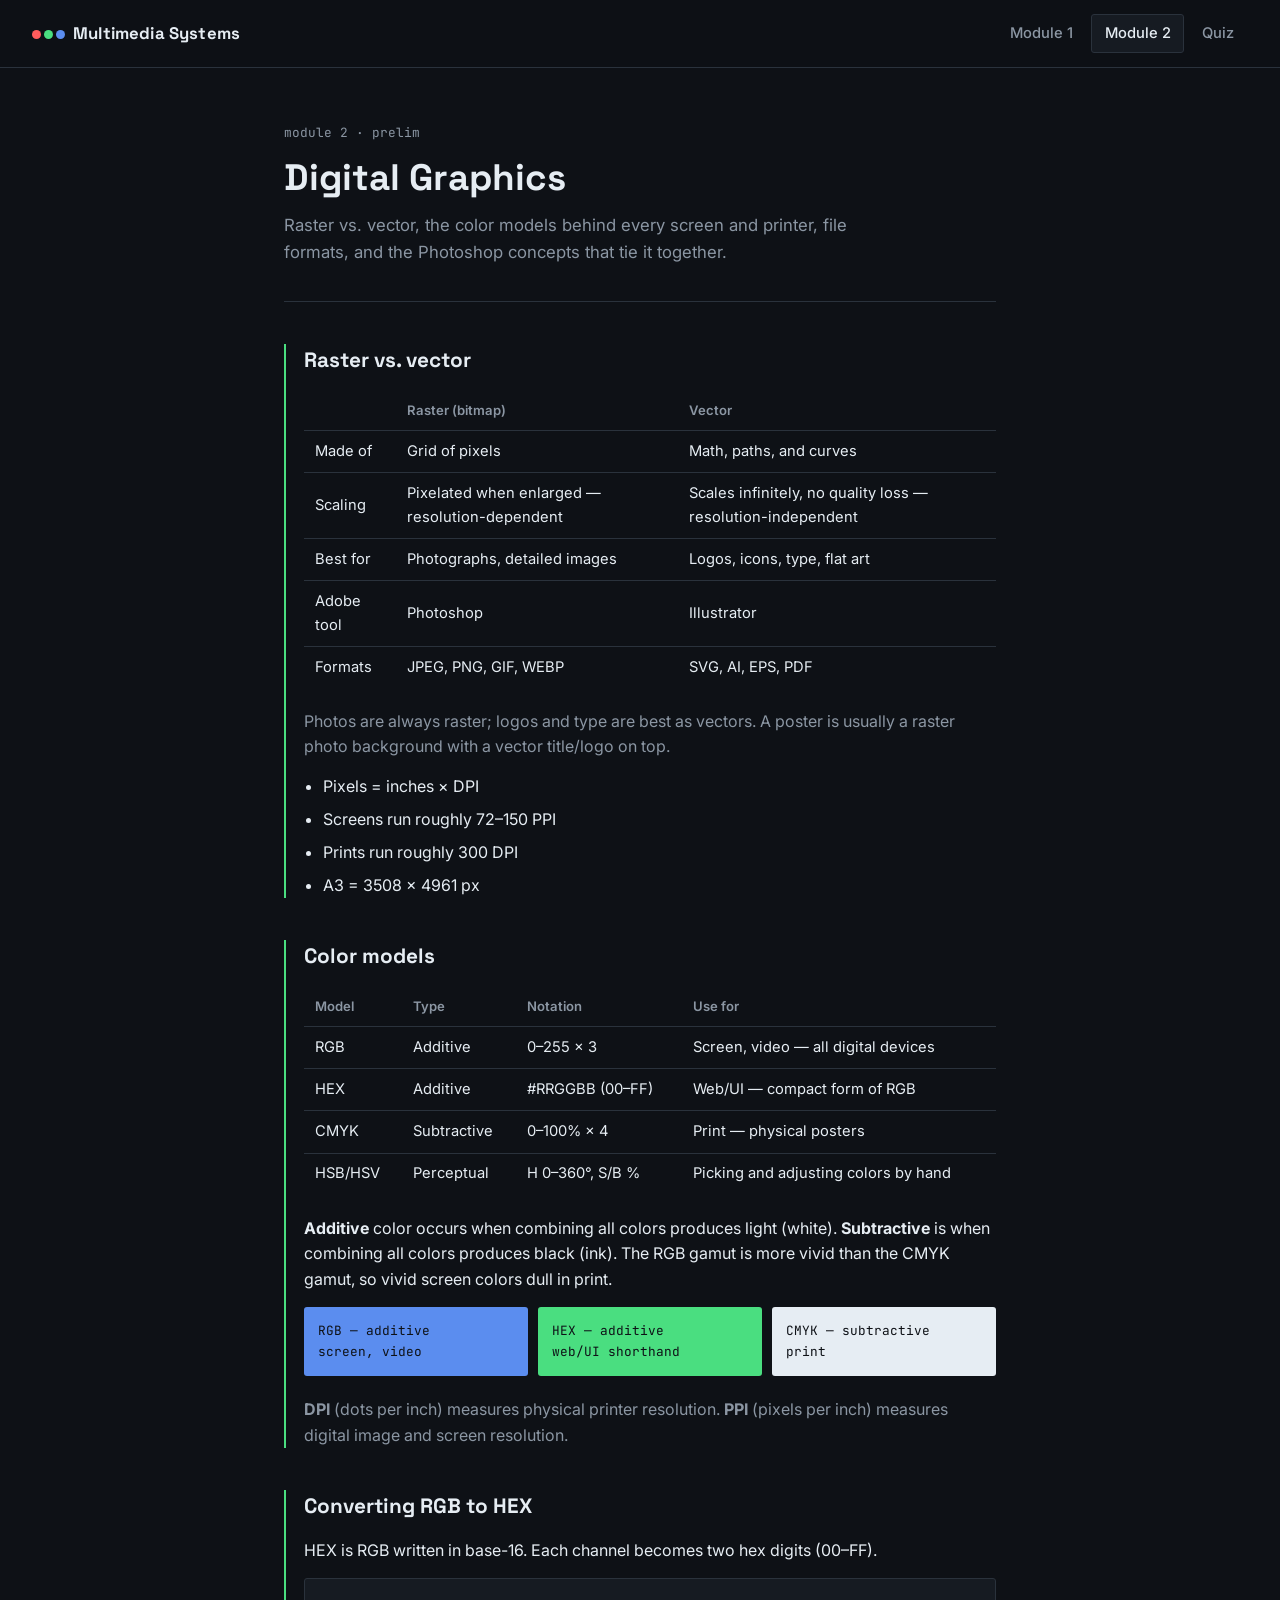
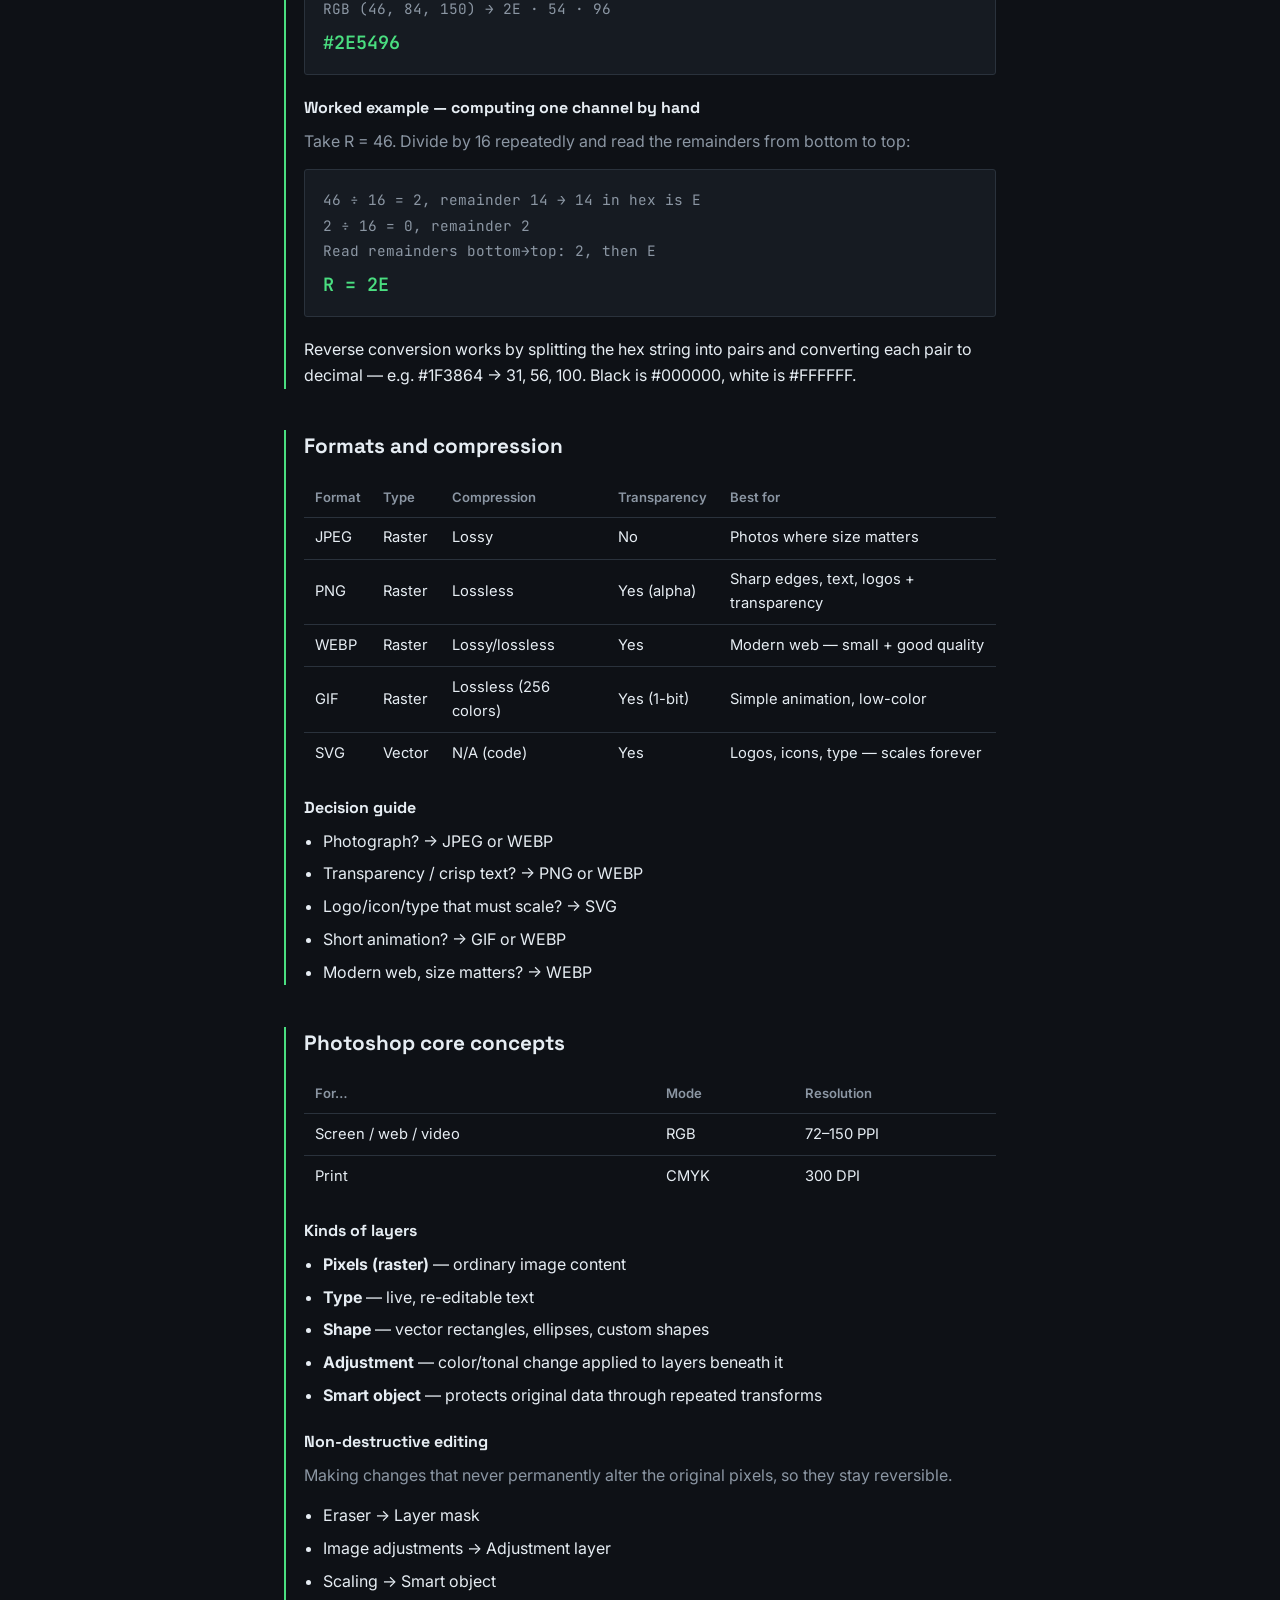
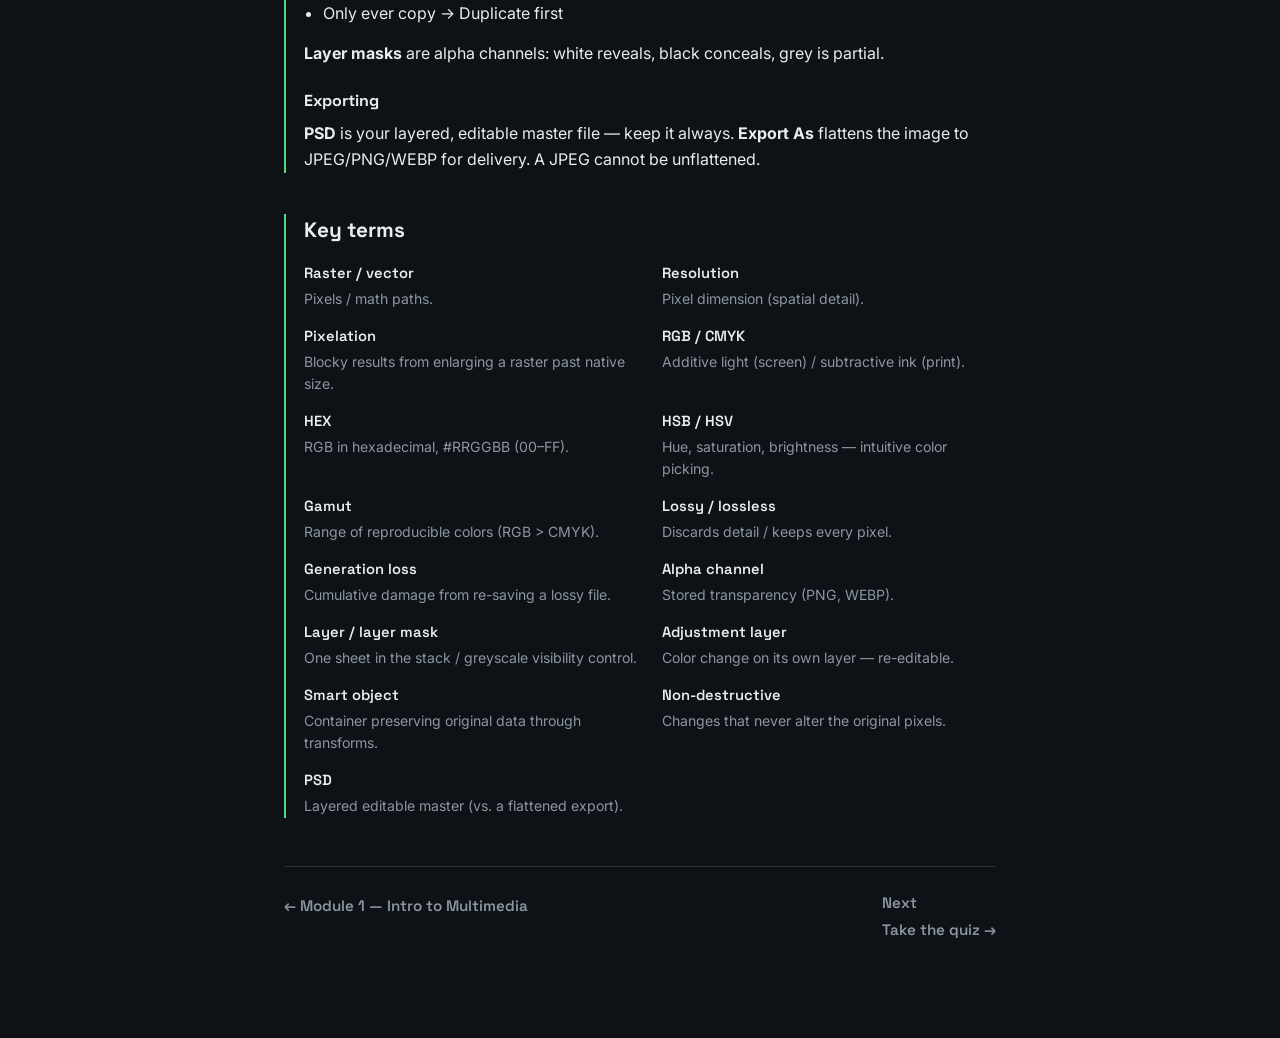
==== module2.html @ 6adbe5c6 "Add files via upload" ====
<!DOCTYPE html>
<html lang="en">
<head>
<meta charset="UTF-8">
<meta name="viewport" content="width=device-width, initial-scale=1.0">
<title>Module 2 — Digital Graphics | Multimedia Systems</title>
<link rel="stylesheet" href="style.css">
</head>
<body>

<header class="topbar">
  <div class="brand"><span class="chip"><span class="cr"></span><span class="cg"></span><span class="cb"></span></span> Multimedia Systems</div>
  <nav class="mainnav">
    <a href="index.html">Module 1</a>
    <a href="module2.html" class="active">Module 2</a>
    <a href="quiz.html">Quiz</a>
  </nav>
</header>

<main class="page">

  <div class="hero">
    <p class="eyebrow">module 2 · prelim</p>
    <h1>Digital Graphics</h1>
    <p class="lead">Raster vs. vector, the color models behind every screen and printer, file formats, and the Photoshop concepts that tie it together.</p>
  </div>

  <section class="block g" id="raster-vector">
    <h2>Raster vs. vector</h2>
    <table>
      <tr><th></th><th>Raster (bitmap)</th><th>Vector</th></tr>
      <tr><td>Made of</td><td>Grid of pixels</td><td>Math, paths, and curves</td></tr>
      <tr><td>Scaling</td><td>Pixelated when enlarged — resolution-dependent</td><td>Scales infinitely, no quality loss — resolution-independent</td></tr>
      <tr><td>Best for</td><td>Photographs, detailed images</td><td>Logos, icons, type, flat art</td></tr>
      <tr><td>Adobe tool</td><td>Photoshop</td><td>Illustrator</td></tr>
      <tr><td>Formats</td><td>JPEG, PNG, GIF, WEBP</td><td>SVG, AI, EPS, PDF</td></tr>
    </table>
    <p class="dim">Photos are always raster; logos and type are best as vectors. A poster is usually a raster photo background with a vector title/logo on top.</p>
    <ul>
      <li>Pixels = inches × DPI</li>
      <li>Screens run roughly 72–150 PPI</li>
      <li>Prints run roughly 300 DPI</li>
      <li>A3 = 3508 × 4961 px</li>
    </ul>
  </section>

  <section class="block g" id="color-models">
    <h2>Color models</h2>
    <table>
      <tr><th>Model</th><th>Type</th><th>Notation</th><th>Use for</th></tr>
      <tr><td>RGB</td><td>Additive</td><td>0–255 × 3</td><td>Screen, video — all digital devices</td></tr>
      <tr><td>HEX</td><td>Additive</td><td>#RRGGBB (00–FF)</td><td>Web/UI — compact form of RGB</td></tr>
      <tr><td>CMYK</td><td>Subtractive</td><td>0–100% × 4</td><td>Print — physical posters</td></tr>
      <tr><td>HSB/HSV</td><td>Perceptual</td><td>H 0–360°, S/B %</td><td>Picking and adjusting colors by hand</td></tr>
    </table>
    <p><strong>Additive</strong> color occurs when combining all colors produces light (white). <strong>Subtractive</strong> is when combining all colors produces black (ink). The RGB gamut is more vivid than the CMYK gamut, so vivid screen colors dull in print.</p>
    <div class="swatchrow">
      <div class="swatch" style="background:#5B8DEF;">RGB — additive<br>screen, video</div>
      <div class="swatch" style="background:#4ADE80;">HEX — additive<br>web/UI shorthand</div>
      <div class="swatch" style="background:#e6edf3;">CMYK — subtractive<br>print</div>
    </div>
    <p class="dim"><strong>DPI</strong> (dots per inch) measures physical printer resolution. <strong>PPI</strong> (pixels per inch) measures digital image and screen resolution.</p>
  </section>

  <section class="block g" id="hex-conversion">
    <h2>Converting RGB to HEX</h2>
    <p>HEX is RGB written in base-16. Each channel becomes two hex digits (00–FF).</p>
    <div class="formula">
      <div class="formula-line">RGB (46, 84, 150) → 2E · 54 · 96</div>
      <div class="result g">#2E5496</div>
    </div>
    <h3>Worked example — computing one channel by hand</h3>
    <p class="dim">Take R = 46. Divide by 16 repeatedly and read the remainders from bottom to top:</p>
    <div class="formula">
      <div class="formula-line">46 ÷ 16 = 2, remainder 14 → 14 in hex is E</div>
      <div class="formula-line">2 ÷ 16 = 0, remainder 2</div>
      <div class="formula-line">Read remainders bottom→top: 2, then E</div>
      <div class="result g">R = 2E</div>
    </div>
    <p>Reverse conversion works by splitting the hex string into pairs and converting each pair to decimal — e.g. #1F3864 → 31, 56, 100. Black is #000000, white is #FFFFFF.</p>
  </section>

  <section class="block g" id="formats">
    <h2>Formats and compression</h2>
    <table>
      <tr><th>Format</th><th>Type</th><th>Compression</th><th>Transparency</th><th>Best for</th></tr>
      <tr><td>JPEG</td><td>Raster</td><td>Lossy</td><td>No</td><td>Photos where size matters</td></tr>
      <tr><td>PNG</td><td>Raster</td><td>Lossless</td><td>Yes (alpha)</td><td>Sharp edges, text, logos + transparency</td></tr>
      <tr><td>WEBP</td><td>Raster</td><td>Lossy/lossless</td><td>Yes</td><td>Modern web — small + good quality</td></tr>
      <tr><td>GIF</td><td>Raster</td><td>Lossless (256 colors)</td><td>Yes (1-bit)</td><td>Simple animation, low-color</td></tr>
      <tr><td>SVG</td><td>Vector</td><td>N/A (code)</td><td>Yes</td><td>Logos, icons, type — scales forever</td></tr>
    </table>
    <h3>Decision guide</h3>
    <ul>
      <li>Photograph? → JPEG or WEBP</li>
      <li>Transparency / crisp text? → PNG or WEBP</li>
      <li>Logo/icon/type that must scale? → SVG</li>
      <li>Short animation? → GIF or WEBP</li>
      <li>Modern web, size matters? → WEBP</li>
    </ul>
  </section>

  <section class="block g" id="photoshop">
    <h2>Photoshop core concepts</h2>
    <table>
      <tr><th>For…</th><th>Mode</th><th>Resolution</th></tr>
      <tr><td>Screen / web / video</td><td>RGB</td><td>72–150 PPI</td></tr>
      <tr><td>Print</td><td>CMYK</td><td>300 DPI</td></tr>
    </table>
    <h3>Kinds of layers</h3>
    <ul>
      <li><strong>Pixels (raster)</strong> — ordinary image content</li>
      <li><strong>Type</strong> — live, re-editable text</li>
      <li><strong>Shape</strong> — vector rectangles, ellipses, custom shapes</li>
      <li><strong>Adjustment</strong> — color/tonal change applied to layers beneath it</li>
      <li><strong>Smart object</strong> — protects original data through repeated transforms</li>
    </ul>
    <h3>Non-destructive editing</h3>
    <p class="dim">Making changes that never permanently alter the original pixels, so they stay reversible.</p>
    <ul>
      <li>Eraser → Layer mask</li>
      <li>Image adjustments → Adjustment layer</li>
      <li>Scaling → Smart object</li>
      <li>Only ever copy → Duplicate first</li>
    </ul>
    <p><strong>Layer masks</strong> are alpha channels: white reveals, black conceals, grey is partial.</p>
    <h3>Exporting</h3>
    <p><strong>PSD</strong> is your layered, editable master file — keep it always. <strong>Export As</strong> flattens the image to JPEG/PNG/WEBP for delivery. A JPEG cannot be unflattened.</p>
  </section>

  <section class="block g" id="key-terms-2">
    <h2>Key terms</h2>
    <dl class="termgrid">
      <div class="term"><dt>Raster / vector</dt><dd>Pixels / math paths.</dd></div>
      <div class="term"><dt>Resolution</dt><dd>Pixel dimension (spatial detail).</dd></div>
      <div class="term"><dt>Pixelation</dt><dd>Blocky results from enlarging a raster past native size.</dd></div>
      <div class="term"><dt>RGB / CMYK</dt><dd>Additive light (screen) / subtractive ink (print).</dd></div>
      <div class="term"><dt>HEX</dt><dd>RGB in hexadecimal, #RRGGBB (00–FF).</dd></div>
      <div class="term"><dt>HSB / HSV</dt><dd>Hue, saturation, brightness — intuitive color picking.</dd></div>
      <div class="term"><dt>Gamut</dt><dd>Range of reproducible colors (RGB &gt; CMYK).</dd></div>
      <div class="term"><dt>Lossy / lossless</dt><dd>Discards detail / keeps every pixel.</dd></div>
      <div class="term"><dt>Generation loss</dt><dd>Cumulative damage from re-saving a lossy file.</dd></div>
      <div class="term"><dt>Alpha channel</dt><dd>Stored transparency (PNG, WEBP).</dd></div>
      <div class="term"><dt>Layer / layer mask</dt><dd>One sheet in the stack / greyscale visibility control.</dd></div>
      <div class="term"><dt>Adjustment layer</dt><dd>Color change on its own layer — re-editable.</dd></div>
      <div class="term"><dt>Smart object</dt><dd>Container preserving original data through transforms.</dd></div>
      <div class="term"><dt>Non-destructive</dt><dd>Changes that never alter the original pixels.</dd></div>
      <div class="term"><dt>PSD</dt><dd>Layered editable master (vs. a flattened export).</dd></div>
    </dl>
  </section>

  <div class="pagenav">
    <a href="index.html"><span></span>← Module 1 — Intro to Multimedia</a>
    <a href="quiz.html">Next<span></span>Take the quiz →</a>
  </div>

</main>

</body>
</html>
---- style.css ----
/* ============================================================
   MULTIMEDIA SYSTEMS — study reference
   Palette is drawn from the subject itself: an additive RGB
   screen on a near-black display, with R / G / B assigned to
   Module 1, Module 2, and the Quiz respectively.
   ============================================================ */

@import url('https://fonts.googleapis.com/css2?family=Space+Grotesk:wght@500;600;700&family=Inter:wght@400;500;600&family=JetBrains+Mono:wght@400;500;600&display=swap');

:root{
  --bg: #0e1116;
  --panel: #161b22;
  --panel-2: #1c2229;
  --line: #2a323c;
  --text: #e6edf3;
  --text-dim: #8b96a3;

  --r: #ff5c5c;   /* Module 1 — Foundations */
  --g: #4ade80;   /* Module 2 — Digital Graphics */
  --b: #5b8def;   /* Quiz */

  --r-dim: #4a2b2b;
  --g-dim: #22392c;
  --b-dim: #223148;

  --radius: 3px;
}

*{ box-sizing: border-box; }

html{ scroll-behavior: smooth; }

body{
  margin: 0;
  background: var(--bg);
  color: var(--text);
  font-family: 'Inter', -apple-system, sans-serif;
  line-height: 1.6;
  -webkit-font-smoothing: antialiased;
}

::selection{ background: var(--b); color: #0e1116; }

a{ color: inherit; }

code, .mono{
  font-family: 'JetBrains Mono', monospace;
}

/* ---------- Top bar ---------- */

.topbar{
  position: sticky;
  top: 0;
  z-index: 50;
  display: flex;
  align-items: center;
  justify-content: space-between;
  gap: 1rem;
  padding: 0.9rem 2rem;
  background: rgba(14,17,22,0.92);
  backdrop-filter: blur(8px);
  border-bottom: 1px solid var(--line);
}

.brand{
  font-family: 'Space Grotesk', sans-serif;
  font-weight: 700;
  font-size: 1.05rem;
  letter-spacing: 0.01em;
  display: flex;
  align-items: baseline;
  gap: 0.5rem;
}

.brand .chip{
  display:inline-flex;
  gap: 3px;
}

.brand .chip span{
  width: 9px; height: 9px;
  border-radius: 50%;
  display: inline-block;
}
.brand .chip .cr{ background: var(--r); }
.brand .chip .cg{ background: var(--g); }
.brand .chip .cb{ background: var(--b); }

nav.mainnav{
  display: flex;
  gap: 0.25rem;
}

nav.mainnav a{
  text-decoration: none;
  color: var(--text-dim);
  font-size: 0.92rem;
  font-weight: 500;
  padding: 0.4rem 0.8rem;
  border-radius: var(--radius);
  border: 1px solid transparent;
  transition: color 0.15s ease, border-color 0.15s ease;
}

nav.mainnav a:hover{ color: var(--text); }

nav.mainnav a.active{
  color: var(--text);
  border-color: var(--line);
  background: var(--panel);
}

/* ---------- Page shell ---------- */

.page{
  max-width: 760px;
  margin: 0 auto;
  padding: 0 1.5rem 6rem;
}

.hero{
  padding: 3.4rem 0 2.2rem;
  border-bottom: 1px solid var(--line);
  margin-bottom: 2.6rem;
}

.hero .eyebrow{
  font-family: 'JetBrains Mono', monospace;
  font-size: 0.8rem;
  color: var(--text-dim);
  margin: 0 0 0.9rem;
}

.hero h1{
  font-family: 'Space Grotesk', sans-serif;
  font-size: 2.3rem;
  line-height: 1.15;
  margin: 0 0 0.8rem;
  font-weight: 700;
}

.hero p.lead{
  color: var(--text-dim);
  font-size: 1.05rem;
  max-width: 56ch;
  margin: 0;
}

/* ---------- Section blocks ---------- */

section.block{
  margin-bottom: 2.6rem;
  padding-left: 1.1rem;
  border-left: 2px solid var(--line);
}

section.block.r{ border-left-color: var(--r); }
section.block.g{ border-left-color: var(--g); }
section.block.b{ border-left-color: var(--b); }

section.block h2{
  font-family: 'Space Grotesk', sans-serif;
  font-size: 1.3rem;
  margin: 0 0 0.9rem;
}

section.block h3{
  font-family: 'Space Grotesk', sans-serif;
  font-size: 1rem;
  margin: 1.3rem 0 0.5rem;
  color: var(--text);
}

section.block p{ margin: 0 0 0.9rem; color: var(--text); }
section.block p.dim{ color: var(--text-dim); }

section.block ul, section.block ol{
  margin: 0 0 0.9rem;
  padding-left: 1.2rem;
}
section.block li{ margin-bottom: 0.45rem; }

/* ---------- Tables ---------- */

table{
  width: 100%;
  border-collapse: collapse;
  margin: 0.6rem 0 1.3rem;
  font-size: 0.92rem;
}

th, td{
  text-align: left;
  padding: 0.55rem 0.7rem;
  border-bottom: 1px solid var(--line);
}

th{
  color: var(--text-dim);
  font-weight: 600;
  font-size: 0.82rem;
}

tr:last-child td{ border-bottom: none; }

/* ---------- Formula / worked-example cards ---------- */

.formula{
  background: var(--panel);
  border: 1px solid var(--line);
  border-radius: var(--radius);
  padding: 1rem 1.15rem;
  margin: 0.9rem 0 1.3rem;
}

.formula .result{
  font-family: 'JetBrains Mono', monospace;
  font-size: 1.15rem;
  font-weight: 600;
  margin-top: 0.5rem;
}

.formula .result.r{ color: var(--r); }
.formula .result.g{ color: var(--g); }
.formula .result.b{ color: var(--b); }

.formula-line{
  font-family: 'JetBrains Mono', monospace;
  color: var(--text-dim);
  font-size: 0.9rem;
  margin: 0.15rem 0;
}

/* ---------- Term grid ---------- */

.termgrid{
  display: grid;
  grid-template-columns: 1fr 1fr;
  gap: 0.9rem 1.5rem;
  margin: 0.6rem 0 1.3rem;
}

.term dt{
  font-family: 'Space Grotesk', sans-serif;
  font-weight: 600;
  font-size: 0.92rem;
  margin-bottom: 0.15rem;
}

.term dd{
  margin: 0;
  color: var(--text-dim);
  font-size: 0.88rem;
}

@media (max-width: 620px){
  .termgrid{ grid-template-columns: 1fr; }
}

/* ---------- Swatches (color model demo) ---------- */

.swatchrow{
  display: flex;
  gap: 0.6rem;
  flex-wrap: wrap;
  margin: 0.7rem 0 1.3rem;
}

.swatch{
  flex: 1 1 120px;
  border-radius: var(--radius);
  padding: 0.9rem;
  font-family: 'JetBrains Mono', monospace;
  font-size: 0.8rem;
  color: #0e1116;
}

/* ---------- Nav footer between modules ---------- */

.pagenav{
  display: flex;
  justify-content: space-between;
  margin-top: 3rem;
  padding-top: 1.5rem;
  border-top: 1px solid var(--line);
}

.pagenav a{
  text-decoration: none;
  font-family: 'Space Grotesk', sans-serif;
  font-weight: 600;
  font-size: 0.95rem;
  color: var(--text-dim);
}

.pagenav a:hover{ color: var(--text); }
.pagenav a span{ display:block; font-size: 0.75rem; font-weight: 400; font-family:'Inter',sans-serif; color: var(--text-dim); margin-bottom:0.2rem; }

/* ============================================================
   QUIZ
   ============================================================ */

.quiz-progress{
  display:flex; align-items:center; gap:0.8rem;
  margin-bottom: 2rem;
  font-family: 'JetBrains Mono', monospace;
  font-size: 0.85rem;
  color: var(--text-dim);
}

.quiz-progress .bar{
  flex:1;
  height: 6px;
  background: var(--panel);
  border-radius: 3px;
  overflow: hidden;
}
.quiz-progress .bar-fill{
  height: 100%;
  background: var(--b);
  width: 0%;
  transition: width 0.25s ease;
}

.qcard{
  background: var(--panel);
  border: 1px solid var(--line);
  border-radius: var(--radius);
  padding: 1.4rem 1.4rem 1.2rem;
  margin-bottom: 1.4rem;
}

.qcard .qmeta{
  display:flex; justify-content: space-between; align-items:center;
  margin-bottom: 0.7rem;
}

.qtag{
  font-family: 'JetBrains Mono', monospace;
  font-size: 0.72rem;
  padding: 0.15rem 0.5rem;
  border-radius: 2px;
  text-transform: uppercase;
  letter-spacing: 0.04em;
}
.qtag.objective{ background: var(--b-dim); color: var(--b); }
.qtag.computation{ background: var(--g-dim); color: var(--g); }

.qnum{ color: var(--text-dim); font-size: 0.85rem; font-family:'JetBrains Mono', monospace; }

.qcard p.prompt{
  font-size: 1.02rem;
  margin: 0 0 1rem;
}

.options{
  display: flex;
  flex-direction: column;
  gap: 0.5rem;
}

.option{
  display: flex;
  align-items: center;
  gap: 0.7rem;
  padding: 0.65rem 0.85rem;
  border: 1px solid var(--line);
  border-radius: var(--radius);
  cursor: pointer;
  background: var(--panel-2);
  font-size: 0.94rem;
  transition: border-color 0.15s ease, background 0.15s ease;
}

.option:hover{ border-color: var(--b); }

.option input{ accent-color: var(--b); }

.option.correct{ border-color: var(--g); background: var(--g-dim); }
.option.incorrect{ border-color: var(--r); background: var(--r-dim); }

.compute-row{
  display: flex;
  gap: 0.6rem;
  align-items: center;
  flex-wrap: wrap;
}

.compute-row input[type="text"]{
  flex: 1 1 220px;
  background: var(--panel-2);
  border: 1px solid var(--line);
  border-radius: var(--radius);
  padding: 0.6rem 0.75rem;
  color: var(--text);
  font-family: 'JetBrains Mono', monospace;
  font-size: 0.94rem;
}

.compute-row input[type="text"]:focus{
  outline: none;
  border-color: var(--g);
}

.checkbtn{
  background: var(--panel-2);
  border: 1px solid var(--line);
  color: var(--text);
  border-radius: var(--radius);
  padding: 0.6rem 1rem;
  font-family: 'Inter', sans-serif;
  font-weight: 500;
  font-size: 0.88rem;
  cursor: pointer;
}
.checkbtn:hover{ border-color: var(--g); }

.feedback{
  margin-top: 0.7rem;
  font-size: 0.88rem;
  font-family: 'JetBrains Mono', monospace;
  display: none;
}
.feedback.show{ display: block; }
.feedback.right{ color: var(--g); }
.feedback.wrong{ color: var(--r); }

.explain{
  margin-top: 0.5rem;
  font-size: 0.86rem;
  color: var(--text-dim);
  display: none;
}
.explain.show{ display: block; }

.quizbar{
  position: sticky;
  bottom: 0;
  background: rgba(14,17,22,0.95);
  backdrop-filter: blur(8px);
  border-top: 1px solid var(--line);
  padding: 1rem 1.5rem;
  display: flex;
  justify-content: space-between;
  align-items: center;
  margin: 2rem -1.5rem 0;
}

.gradebtn{
  background: var(--b);
  color: #0e1116;
  border: none;
  border-radius: var(--radius);
  padding: 0.75rem 1.4rem;
  font-family: 'Space Grotesk', sans-serif;
  font-weight: 700;
  font-size: 0.95rem;
  cursor: pointer;
}
.gradebtn:hover{ opacity: 0.92; }

#score-summary{
  font-family: 'JetBrains Mono', monospace;
  font-size: 0.92rem;
  color: var(--text-dim);
}

#score-summary strong{ color: var(--text); }

@media (max-width: 480px){
  .topbar{ padding: 0.8rem 1.1rem; flex-wrap: wrap; }
  .hero h1{ font-size: 1.7rem; }
}
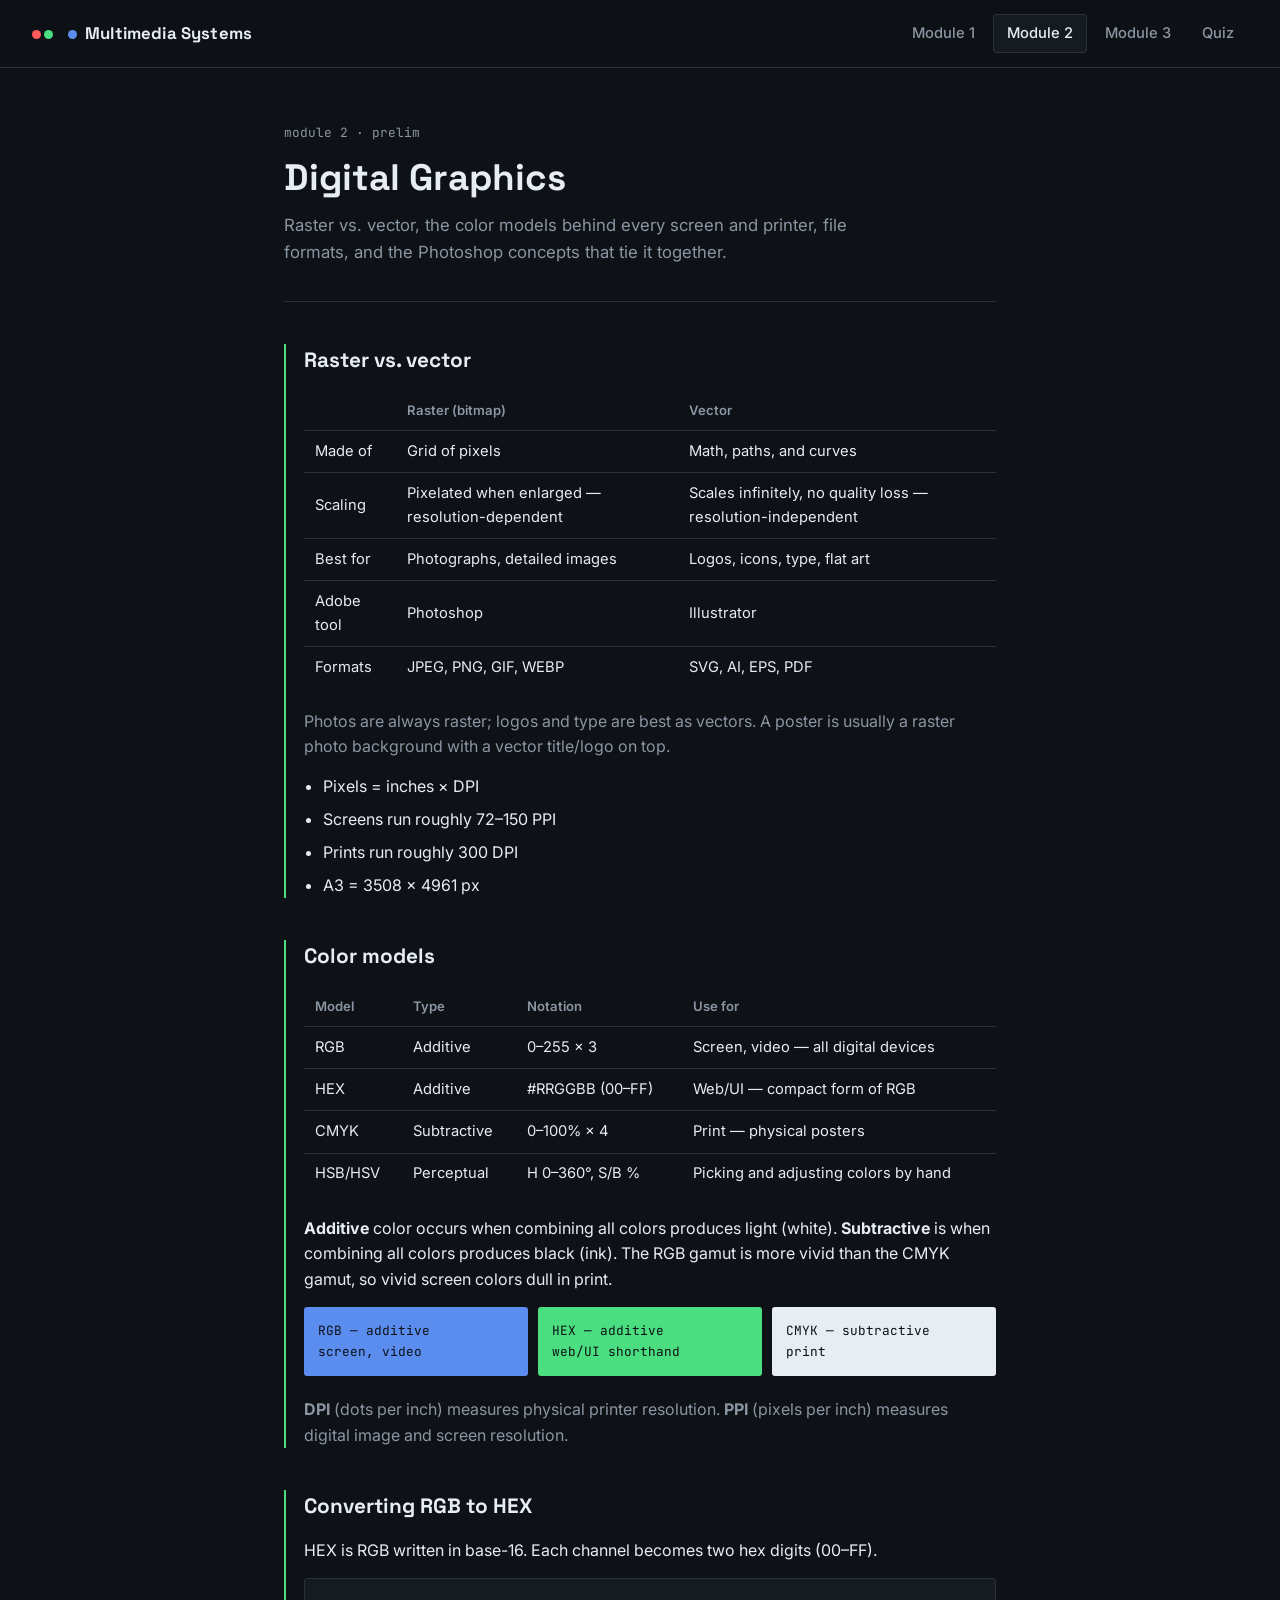
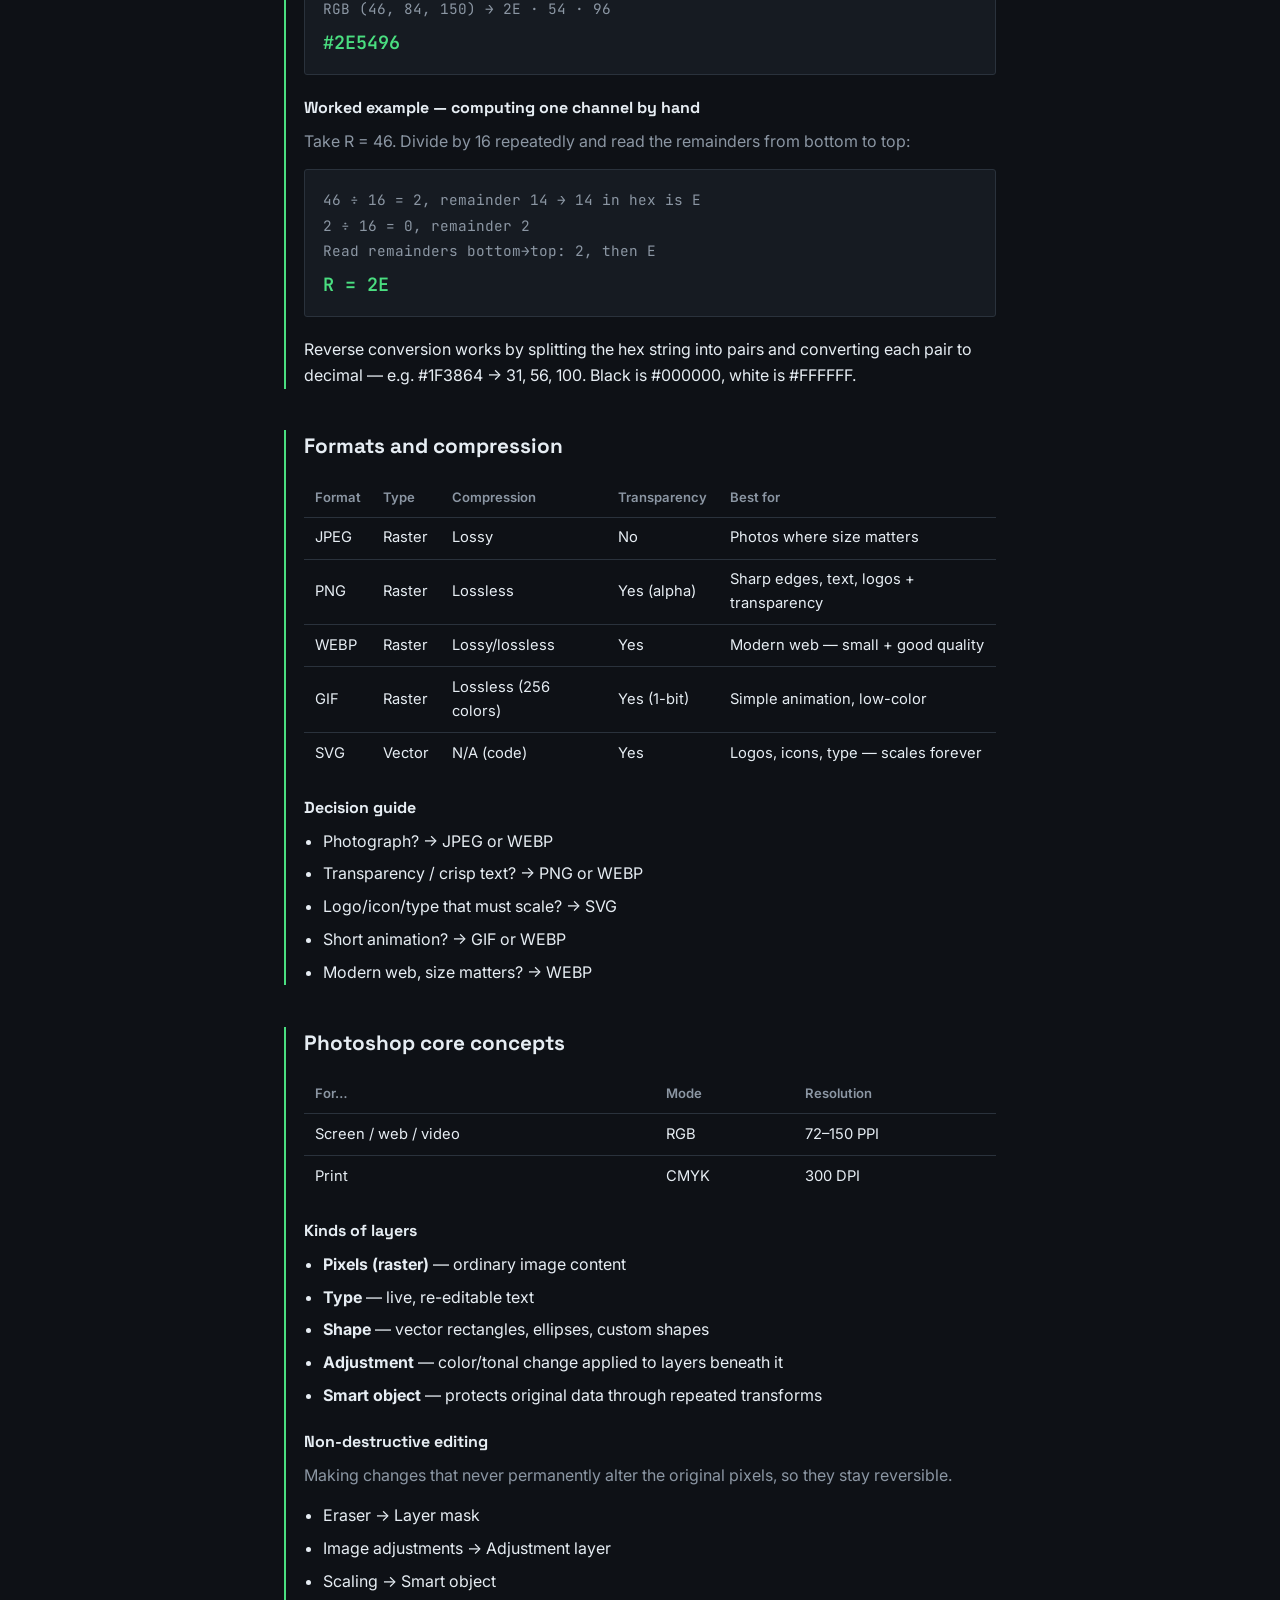
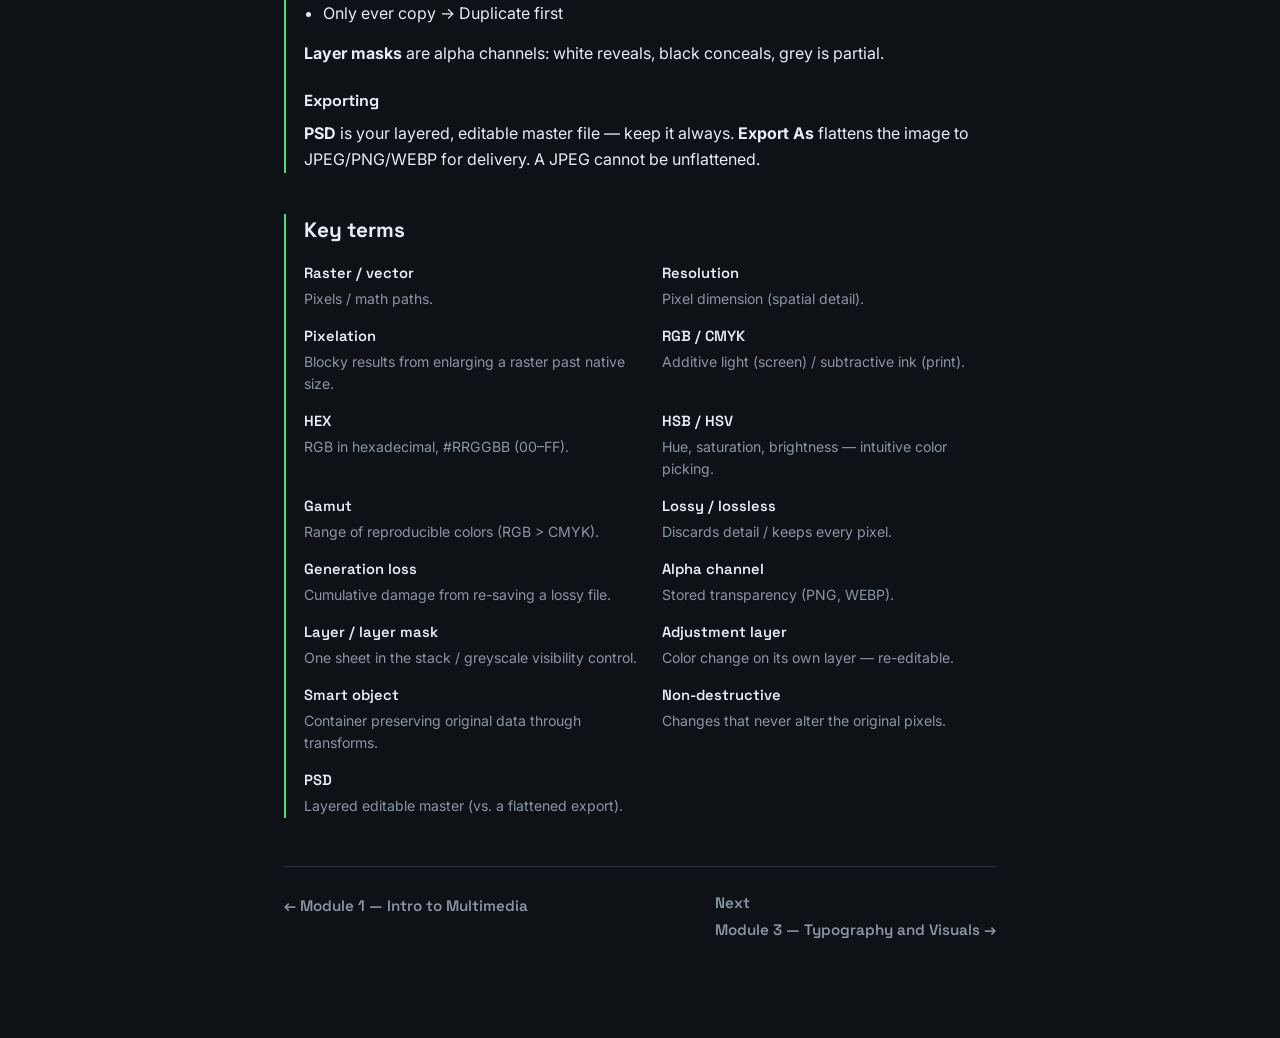
==== commit 398cf113: "Update module2.html" ====
--- a/module2.html
+++ b/module2.html
@@ -9,10 +9,11 @@
 <body>
 
 <header class="topbar">
-  <div class="brand"><span class="chip"><span class="cr"></span><span class="cg"></span><span class="cb"></span></span> Multimedia Systems</div>
+  <div class="brand"><span class="chip"><span class="cr"></span><span class="cg"></span><span class="cy"></span><span class="cb"></span></span> Multimedia Systems</div>
   <nav class="mainnav">
     <a href="index.html">Module 1</a>
     <a href="module2.html" class="active">Module 2</a>
+    <a href="module3.html">Module 3</a>
     <a href="quiz.html">Quiz</a>
   </nav>
 </header>
@@ -151,7 +152,7 @@
 
   <div class="pagenav">
     <a href="index.html"><span></span>← Module 1 — Intro to Multimedia</a>
-    <a href="quiz.html">Next<span></span>Take the quiz →</a>
+    <a href="module3.html">Next<span></span>Module 3 — Typography and Visuals →</a>
   </div>
 
 </main>
